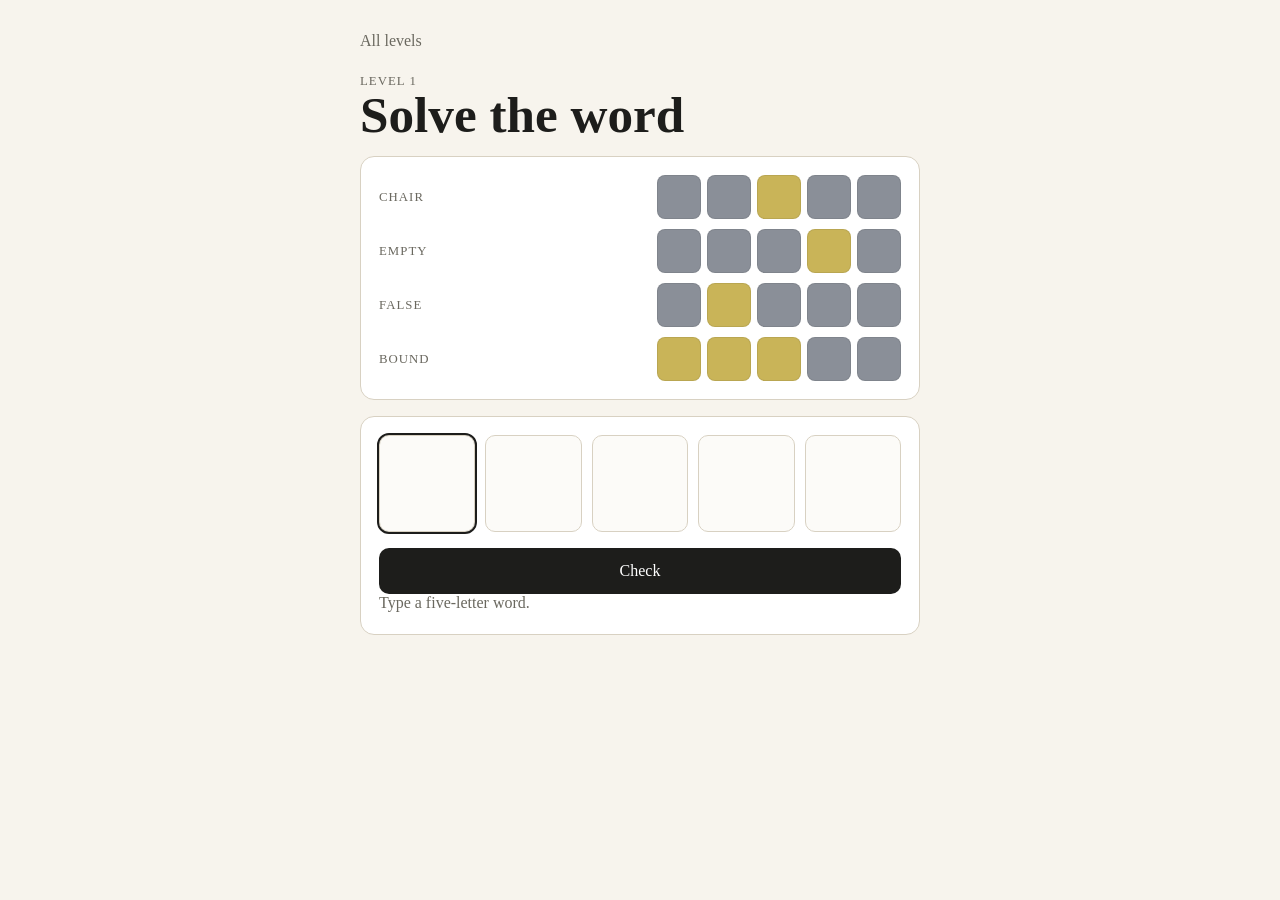
==== level.html @ af5e5b55 "initial push" ====
<!DOCTYPE html>
<html lang="en">
<head>
  <meta charset="UTF-8">
  <meta name="viewport" content="width=device-width, initial-scale=1.0">
  <title>Reverse Wordle Level</title>
  <link rel="stylesheet" href="styles.css">
</head>
<body data-page="level">
  <main class="shell shell-narrow">
    <a class="back-link" href="index.html">All levels</a>

    <header class="hero hero-tight">
      <p class="eyebrow" id="levelNumber">Level</p>
      <h1>Solve the word</h1>
    </header>

    <section class="panel">
      <div id="clueBoard" class="clue-board" aria-label="Clue rows"></div>
    </section>

    <section class="panel">
      <form id="answerForm" class="answer-form" autocomplete="off">
        <div class="letter-slots" id="letterSlots" aria-label="Answer input"></div>
        <button class="primary-button" type="submit">Check</button>
      </form>

      <p class="status-text" id="statusText">Type a five-letter word.</p>
      <a class="primary-button next-link hidden" id="nextLink" href="index.html">Next level</a>
    </section>
  </main>

  <script src="levels.js"></script>
  <script src="app.js"></script>
</body>
</html>
---- styles.css ----
:root {
  --bg: #f7f4ed;
  --panel: #ffffff;
  --ink: #1d1d1b;
  --muted: #6a685f;
  --line: #d8d1c2;
  --empty: #e7e2d7;
  --green: #6aaa64;
  --yellow: #c9b458;
  --gray: #8a8f98;
}

* {
  box-sizing: border-box;
}

body {
  margin: 0;
  font-family: Georgia, "Times New Roman", serif;
  background: var(--bg);
  color: var(--ink);
}

a {
  color: inherit;
  text-decoration: none;
}

button,
input {
  font: inherit;
}

.shell {
  width: min(1080px, calc(100% - 32px));
  margin: 0 auto;
  padding: 32px 0 48px;
}

.shell-narrow {
  width: min(560px, calc(100% - 32px));
}

.hero {
  margin-bottom: 24px;
}

.hero h1 {
  margin: 0 0 8px;
  font-size: clamp(2rem, 4vw, 3.2rem);
  line-height: 1;
}

.hero p,
.eyebrow,
.status-text,
.guess-word,
.level-card span {
  margin: 0;
  color: var(--muted);
}

.hero-tight {
  margin-bottom: 16px;
}

.eyebrow {
  margin-bottom: 8px;
  text-transform: uppercase;
  letter-spacing: 0.08em;
  font-size: 0.8rem;
}

.back-link {
  display: inline-block;
  margin-bottom: 24px;
  color: var(--muted);
}

.level-grid {
  display: grid;
  grid-template-columns: repeat(auto-fit, minmax(104px, 1fr));
  gap: 12px;
}

.level-card,
.panel {
  background: var(--panel);
  border: 1px solid var(--line);
  border-radius: 14px;
}

.level-card {
  padding: 12px;
  display: grid;
  gap: 10px;
}

.level-card:hover {
  border-color: var(--ink);
}

.level-card.is-solved {
  background: #f0f6ea;
}

.panel {
  padding: 18px;
  margin-bottom: 16px;
}

.mini-board,
.clue-board {
  display: grid;
  gap: 10px;
}

.clue-row {
  display: flex;
  align-items: center;
  justify-content: space-between;
  gap: 12px;
}

.guess-word {
  width: 72px;
  text-transform: uppercase;
  letter-spacing: 0.08em;
  font-size: 0.8rem;
}

.squares {
  display: grid;
  grid-template-columns: repeat(5, 1fr);
  gap: 6px;
}

.square {
  width: 18px;
  aspect-ratio: 1;
  border-radius: 4px;
  background: var(--empty);
  border: 1px solid rgba(0, 0, 0, 0.08);
}

.square.big {
  width: 44px;
  border-radius: 8px;
}

.square.green {
  background: var(--green);
}

.square.yellow {
  background: var(--yellow);
}

.square.gray {
  background: var(--gray);
}

.answer-form {
  display: grid;
  gap: 16px;
}

.letter-slots {
  display: grid;
  grid-template-columns: repeat(5, 1fr);
  gap: 10px;
}

.letter-slot {
  width: 100%;
  aspect-ratio: 1;
  border: 1px solid var(--line);
  border-radius: 10px;
  text-align: center;
  text-transform: uppercase;
  font-size: 1.6rem;
  background: #fcfbf8;
}

.letter-slot:focus {
  outline: 2px solid var(--ink);
  outline-offset: 0;
}

.primary-button {
  display: inline-flex;
  align-items: center;
  justify-content: center;
  min-height: 46px;
  padding: 0 16px;
  border: 0;
  border-radius: 10px;
  background: var(--ink);
  color: white;
  cursor: pointer;
}

.next-link {
  margin-top: 12px;
}

.status-text {
  min-height: 1.4em;
}

.hidden {
  display: none;
}

@media (max-width: 560px) {
  .clue-row {
    align-items: flex-start;
    flex-direction: column;
  }

  .guess-word {
    width: auto;
  }

  .square.big {
    width: 100%;
  }
}
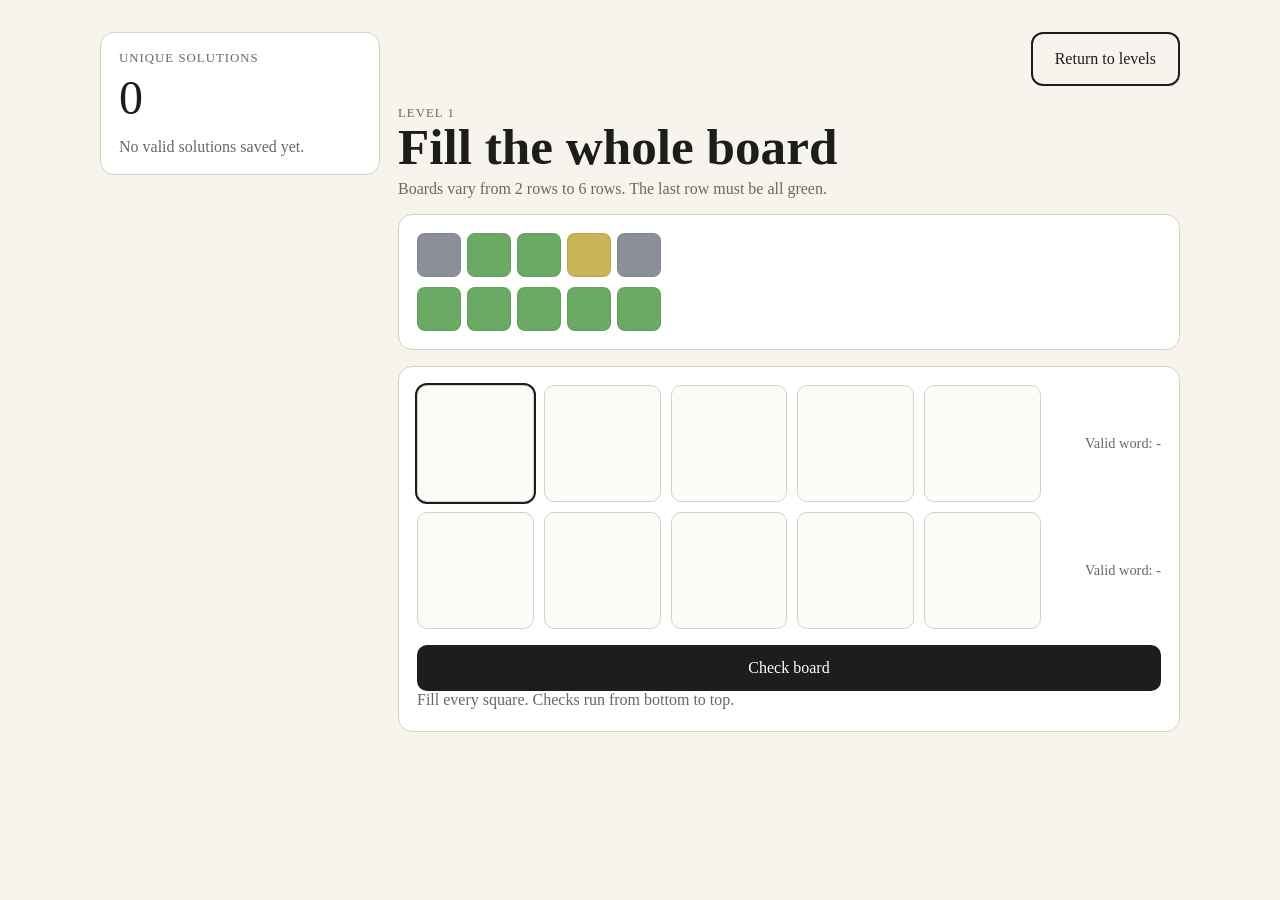
==== commit f2db9363: "levels added proper" ====
--- a/level.html
+++ b/level.html
@@ -7,27 +7,40 @@
   <link rel="stylesheet" href="styles.css">
 </head>
 <body data-page="level">
-  <main class="shell shell-narrow">
-    <a class="back-link" href="index.html">All levels</a>
+  <main class="shell">
+    <div class="play-layout">
+      <aside class="sidebar panel">
+        <p class="eyebrow">Unique Solutions</p>
+        <p class="solution-count" id="solutionCount">0</p>
+        <div class="solution-list" id="solutionList"></div>
+      </aside>
 
-    <header class="hero hero-tight">
-      <p class="eyebrow" id="levelNumber">Level</p>
-      <h1>Solve the word</h1>
-    </header>
+      <section class="play-main">
+        <div class="top-actions">
+          <a class="outline-button" href="index.html">Return to levels</a>
+        </div>
 
-    <section class="panel">
-      <div id="clueBoard" class="clue-board" aria-label="Clue rows"></div>
-    </section>
+        <header class="hero hero-tight">
+          <p class="eyebrow" id="levelNumber">Level</p>
+          <h1>Fill the whole board</h1>
+          <p>Boards vary from 2 rows to 6 rows. The last row must be all green.</p>
+        </header>
 
-    <section class="panel">
-      <form id="answerForm" class="answer-form" autocomplete="off">
-        <div class="letter-slots" id="letterSlots" aria-label="Answer input"></div>
-        <button class="primary-button" type="submit">Check</button>
-      </form>
+        <section class="panel">
+          <div id="clueBoard" class="clue-board" aria-label="Clue rows"></div>
+        </section>
 
-      <p class="status-text" id="statusText">Type a five-letter word.</p>
-      <a class="primary-button next-link hidden" id="nextLink" href="index.html">Next level</a>
-    </section>
+        <section class="panel">
+          <form id="answerForm" class="answer-form" autocomplete="off">
+            <div class="input-board" id="inputBoard" aria-label="Answer input"></div>
+            <button class="primary-button" type="submit">Check board</button>
+          </form>
+
+          <p class="status-text" id="statusText">Fill every square. Checks run from bottom to top.</p>
+          <a class="primary-button next-link hidden" id="nextLink" href="index.html">Next level</a>
+        </section>
+      </section>
+    </div>
   </main>
 
   <script src="levels.js"></script>
--- a/styles.css
+++ b/styles.css
@@ -8,6 +8,7 @@
   --green: #6aaa64;
   --yellow: #c9b458;
   --gray: #8a8f98;
+  --red: #cc4b37;
 }
 
 * {
@@ -35,10 +36,6 @@
   width: min(1080px, calc(100% - 32px));
   margin: 0 auto;
   padding: 32px 0 48px;
-}
-
-.shell-narrow {
-  width: min(560px, calc(100% - 32px));
 }
 
 .hero {
@@ -77,10 +74,16 @@
   color: var(--muted);
 }
 
+.top-actions {
+  display: flex;
+  justify-content: flex-end;
+  margin-bottom: 20px;
+}
+
 .level-grid {
   display: grid;
-  grid-template-columns: repeat(auto-fit, minmax(104px, 1fr));
-  gap: 12px;
+  grid-template-columns: repeat(5, minmax(0, 1fr));
+  gap: 18px;
 }
 
 .level-card,
@@ -91,7 +94,8 @@
 }
 
 .level-card {
-  padding: 12px;
+  min-height: 178px;
+  padding: 18px;
   display: grid;
   gap: 10px;
 }
@@ -109,6 +113,22 @@
   margin-bottom: 16px;
 }
 
+.play-layout {
+  display: grid;
+  grid-template-columns: 280px minmax(0, 1fr);
+  gap: 18px;
+  align-items: start;
+}
+
+.play-main {
+  min-width: 0;
+}
+
+.sidebar {
+  position: sticky;
+  top: 18px;
+}
+
 .mini-board,
 .clue-board {
   display: grid;
@@ -120,6 +140,10 @@
   align-items: center;
   justify-content: space-between;
   gap: 12px;
+}
+
+.clue-only {
+  justify-content: flex-start;
 }
 
 .guess-word {
@@ -136,7 +160,7 @@
 }
 
 .square {
-  width: 18px;
+  width: 24px;
   aspect-ratio: 1;
   border-radius: 4px;
   background: var(--empty);
@@ -163,6 +187,18 @@
 .answer-form {
   display: grid;
   gap: 16px;
+}
+
+.input-board {
+  display: grid;
+  gap: 10px;
+}
+
+.input-row {
+  display: grid;
+  grid-template-columns: minmax(0, 1fr) 108px;
+  gap: 12px;
+  align-items: center;
 }
 
 .letter-slots {
@@ -182,9 +218,51 @@
   background: #fcfbf8;
 }
 
+.letter-slot.green {
+  background: var(--green);
+  color: white;
+  border-color: var(--green);
+}
+
+.letter-slot.yellow {
+  background: var(--yellow);
+  color: white;
+  border-color: var(--yellow);
+}
+
+.letter-slot.gray {
+  background: var(--gray);
+  color: white;
+  border-color: var(--gray);
+}
+
+.letter-slot.mismatch {
+  background: color-mix(in srgb, var(--red) 88%, white);
+  color: white;
+  border-color: var(--red);
+}
+
 .letter-slot:focus {
   outline: 2px solid var(--ink);
   outline-offset: 0;
+}
+
+.row-status {
+  min-height: 44px;
+  display: grid;
+  align-items: center;
+  justify-items: end;
+  color: var(--muted);
+  text-align: right;
+  font-size: 0.9rem;
+}
+
+.row-status.ok {
+  color: var(--green);
+}
+
+.row-status.bad {
+  color: var(--red);
 }
 
 .primary-button {
@@ -200,6 +278,19 @@
   cursor: pointer;
 }
 
+.outline-button {
+  display: inline-flex;
+  align-items: center;
+  justify-content: center;
+  min-height: 54px;
+  padding: 0 22px;
+  border: 2px solid var(--ink);
+  border-radius: 12px;
+  background: transparent;
+  color: var(--ink);
+  font-size: 1rem;
+}
+
 .next-link {
   margin-top: 12px;
 }
@@ -208,16 +299,82 @@
   min-height: 1.4em;
 }
 
+.solution-count {
+  margin: 0 0 16px;
+  font-size: 3rem;
+  line-height: 1;
+}
+
+.solution-list {
+  display: grid;
+  gap: 12px;
+}
+
+.solution-card {
+  padding: 12px;
+  border: 1px solid var(--line);
+  border-radius: 10px;
+  background: #fcfbf8;
+}
+
+.solution-row {
+  font-family: "Courier New", Courier, monospace;
+  font-size: 0.9rem;
+  letter-spacing: 0.16em;
+  text-transform: uppercase;
+}
+
+.solution-row + .solution-row {
+  margin-top: 6px;
+}
+
+.solution-empty {
+  margin: 0;
+  color: var(--muted);
+}
+
 .hidden {
   display: none;
 }
 
+@media (max-width: 860px) {
+  .level-grid {
+    grid-template-columns: repeat(3, minmax(0, 1fr));
+  }
+
+  .play-layout {
+    grid-template-columns: 1fr;
+  }
+
+  .sidebar {
+    position: static;
+  }
+
+  .top-actions {
+    justify-content: flex-start;
+  }
+}
+
 @media (max-width: 560px) {
+  .level-grid {
+    grid-template-columns: repeat(2, minmax(0, 1fr));
+    gap: 14px;
+  }
+
   .clue-row {
     align-items: flex-start;
     flex-direction: column;
   }
 
+  .input-row {
+    grid-template-columns: 1fr;
+  }
+
+  .row-status {
+    justify-items: start;
+    text-align: left;
+  }
+
   .guess-word {
     width: auto;
   }
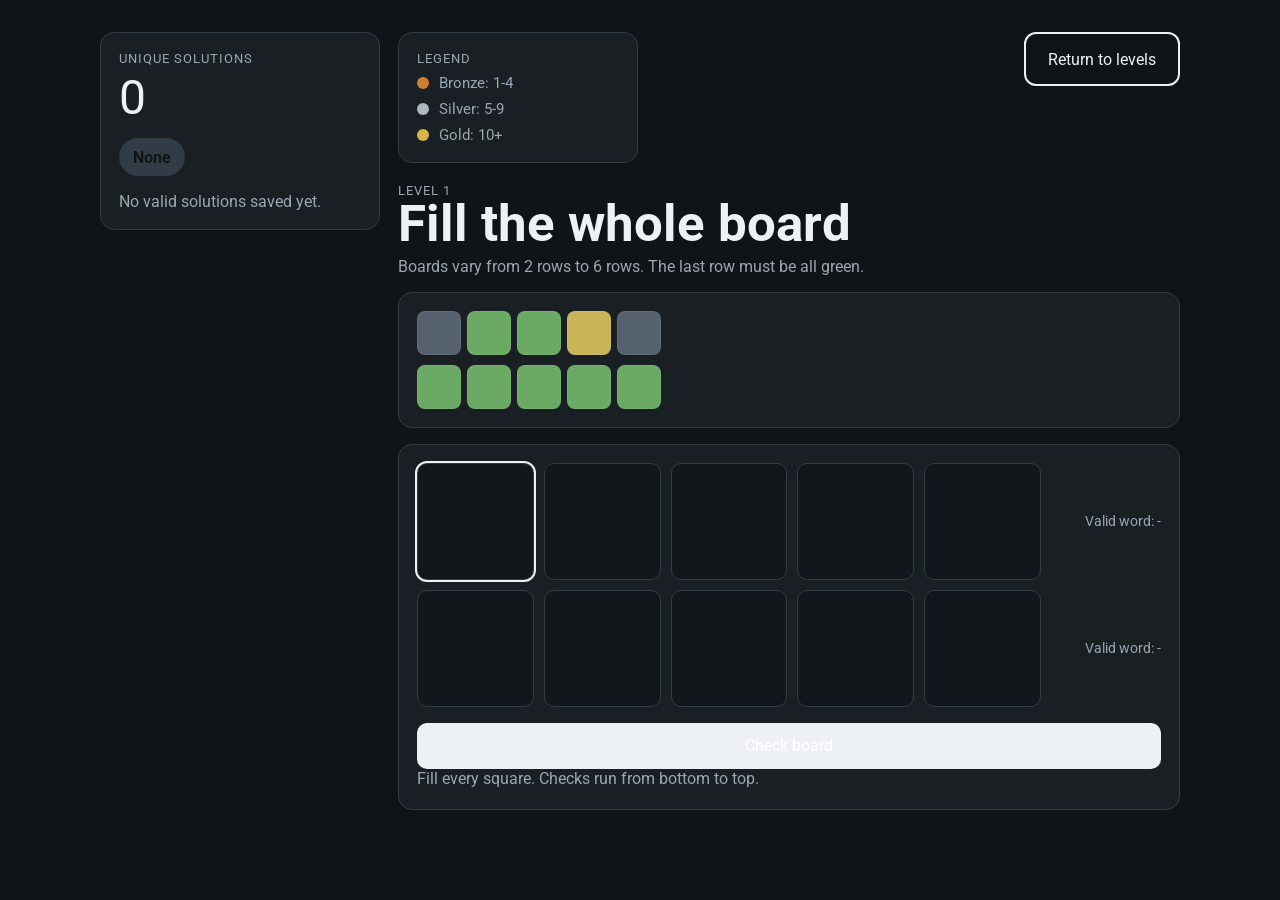
==== commit 567469fa: "puzzle uploaded" ====
--- a/level.html
+++ b/level.html
@@ -4,6 +4,9 @@
   <meta charset="UTF-8">
   <meta name="viewport" content="width=device-width, initial-scale=1.0">
   <title>Reverse Wordle Level</title>
+  <link rel="preconnect" href="https://fonts.googleapis.com">
+  <link rel="preconnect" href="https://fonts.gstatic.com" crossorigin>
+  <link href="https://fonts.googleapis.com/css2?family=Roboto:wght@400;500;700&display=swap" rel="stylesheet">
   <link rel="stylesheet" href="styles.css">
 </head>
 <body data-page="level">
@@ -12,11 +15,20 @@
       <aside class="sidebar panel">
         <p class="eyebrow">Unique Solutions</p>
         <p class="solution-count" id="solutionCount">0</p>
+        <div class="tier-badge" id="tierBadge">None</div>
         <div class="solution-list" id="solutionList"></div>
       </aside>
 
       <section class="play-main">
         <div class="top-actions">
+          <section class="legend panel">
+            <p class="eyebrow">Legend</p>
+            <div class="legend-list">
+              <div class="legend-item"><span class="tier-dot bronze"></span><span>Bronze: 1-4</span></div>
+              <div class="legend-item"><span class="tier-dot silver"></span><span>Silver: 5-9</span></div>
+              <div class="legend-item"><span class="tier-dot gold"></span><span>Gold: 10+</span></div>
+            </div>
+          </section>
           <a class="outline-button" href="index.html">Return to levels</a>
         </div>
 
--- a/styles.css
+++ b/styles.css
@@ -1,14 +1,17 @@
 :root {
-  --bg: #f7f4ed;
-  --panel: #ffffff;
-  --ink: #1d1d1b;
-  --muted: #6a685f;
-  --line: #d8d1c2;
-  --empty: #e7e2d7;
+  --bg: #111417;
+  --panel: #1a1f24;
+  --ink: #edf1f5;
+  --muted: #9aa6b2;
+  --line: #323c46;
+  --empty: #24303a;
   --green: #6aaa64;
   --yellow: #c9b458;
-  --gray: #8a8f98;
+  --gray: #55616d;
   --red: #cc4b37;
+  --bronze: #cd7f32;
+  --silver: #aeb8c2;
+  --gold: #d6b347;
 }
 
 * {
@@ -17,7 +20,7 @@
 
 body {
   margin: 0;
-  font-family: Georgia, "Times New Roman", serif;
+  font-family: "Roboto", sans-serif;
   background: var(--bg);
   color: var(--ink);
 }
@@ -76,7 +79,9 @@
 
 .top-actions {
   display: flex;
-  justify-content: flex-end;
+  justify-content: space-between;
+  align-items: flex-start;
+  gap: 16px;
   margin-bottom: 20px;
 }
 
@@ -105,7 +110,7 @@
 }
 
 .level-card.is-solved {
-  background: #f0f6ea;
+  background: #1d2621;
 }
 
 .panel {
@@ -164,7 +169,7 @@
   aspect-ratio: 1;
   border-radius: 4px;
   background: var(--empty);
-  border: 1px solid rgba(0, 0, 0, 0.08);
+  border: 1px solid rgba(255, 255, 255, 0.08);
 }
 
 .square.big {
@@ -215,7 +220,7 @@
   text-align: center;
   text-transform: uppercase;
   font-size: 1.6rem;
-  background: #fcfbf8;
+  background: #12171b;
 }
 
 .letter-slot.green {
@@ -291,6 +296,65 @@
   font-size: 1rem;
 }
 
+.legend {
+  margin-bottom: 0;
+  min-width: 240px;
+}
+
+.legend-list {
+  display: grid;
+  gap: 8px;
+}
+
+.legend-item {
+  display: flex;
+  align-items: center;
+  gap: 10px;
+  color: var(--muted);
+  font-size: 0.95rem;
+}
+
+.tier-dot,
+.tier-badge {
+  display: inline-flex;
+  align-items: center;
+  justify-content: center;
+  border-radius: 999px;
+  font-weight: 700;
+}
+
+.tier-dot {
+  width: 12px;
+  height: 12px;
+}
+
+.tier-badge {
+  min-height: 38px;
+  padding: 0 14px;
+  margin: 0 0 16px;
+  width: fit-content;
+  color: #111417;
+  background: var(--line);
+}
+
+.selector-tier {
+  min-height: 30px;
+  margin: 2px 0 0;
+  font-size: 0.85rem;
+}
+
+.bronze {
+  background: var(--bronze);
+}
+
+.silver {
+  background: var(--silver);
+}
+
+.gold {
+  background: var(--gold);
+}
+
 .next-link {
   margin-top: 12px;
 }
@@ -314,7 +378,7 @@
   padding: 12px;
   border: 1px solid var(--line);
   border-radius: 10px;
-  background: #fcfbf8;
+  background: #12171b;
 }
 
 .solution-row {
@@ -351,7 +415,8 @@
   }
 
   .top-actions {
-    justify-content: flex-start;
+    flex-direction: column;
+    align-items: stretch;
   }
 }
 
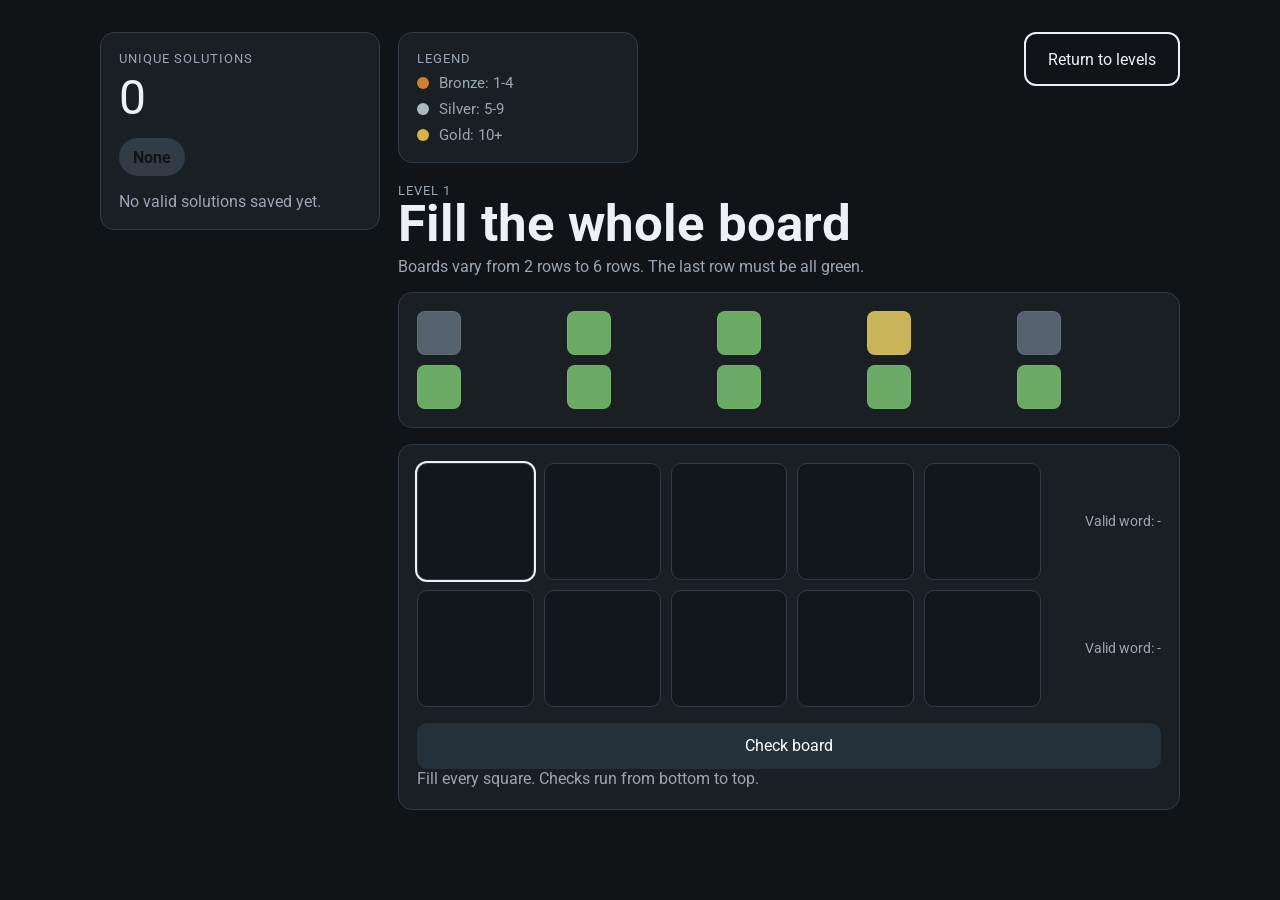
==== commit 9d95d65f: "button more readable, mobile fix" ====
--- a/level.html
+++ b/level.html
@@ -45,7 +45,7 @@
         <section class="panel">
           <form id="answerForm" class="answer-form" autocomplete="off">
             <div class="input-board" id="inputBoard" aria-label="Answer input"></div>
-            <button class="primary-button" type="submit">Check board</button>
+            <button class="primary-button answer-submit" id="checkBoardButton" type="submit">Check board</button>
           </form>
 
           <p class="status-text" id="statusText">Fill every square. Checks run from bottom to top.</p>
--- a/styles.css
+++ b/styles.css
@@ -140,6 +140,12 @@
   gap: 10px;
 }
 
+.clue-board .clue-row,
+.clue-board .squares,
+.input-board .letter-slots {
+  width: 100%;
+}
+
 .clue-row {
   display: flex;
   align-items: center;
@@ -221,6 +227,7 @@
   text-transform: uppercase;
   font-size: 1.6rem;
   background: #12171b;
+  color: var(--ink);
 }
 
 .letter-slot.green {
@@ -283,6 +290,50 @@
   cursor: pointer;
 }
 
+.answer-submit {
+  background: #24303a;
+  transition: background-color 180ms ease, transform 180ms ease, box-shadow 180ms ease;
+}
+
+.answer-submit.is-success {
+  background: var(--green);
+  box-shadow: 0 12px 26px rgba(106, 170, 100, 0.28);
+}
+
+.answer-submit.is-failure {
+  animation: button-wobble 460ms cubic-bezier(0.36, 0.07, 0.19, 0.97);
+}
+
+@keyframes button-wobble {
+  0% {
+    transform: translateX(0) rotate(0deg);
+  }
+
+  15% {
+    transform: translateX(-5px) rotate(-2deg);
+  }
+
+  30% {
+    transform: translateX(4px) rotate(2deg);
+  }
+
+  45% {
+    transform: translateX(-4px) rotate(-1.6deg);
+  }
+
+  60% {
+    transform: translateX(3px) rotate(1.2deg);
+  }
+
+  75% {
+    transform: translateX(-2px) rotate(-0.8deg);
+  }
+
+  100% {
+    transform: translateX(0) rotate(0deg);
+  }
+}
+
 .outline-button {
   display: inline-flex;
   align-items: center;
@@ -357,6 +408,15 @@
 
 .next-link {
   margin-top: 12px;
+  background: #24303a;
+  color: var(--ink);
+  border: 1px solid var(--line);
+  transition: background-color 180ms ease, border-color 180ms ease;
+}
+
+.next-link:hover {
+  background: #2b3843;
+  border-color: #42515e;
 }
 
 .status-text {
@@ -401,6 +461,34 @@
   display: none;
 }
 
+.confetti-layer {
+  position: fixed;
+  inset: 0;
+  pointer-events: none;
+  overflow: hidden;
+  z-index: 50;
+}
+
+.confetti-piece {
+  position: absolute;
+  top: -10vh;
+  width: 10px;
+  height: 18px;
+  border-radius: 3px;
+  opacity: 0.95;
+  animation: confetti-fall linear forwards;
+}
+
+@keyframes confetti-fall {
+  0% {
+    transform: translate3d(0, 0, 0) rotate(0deg);
+  }
+
+  100% {
+    transform: translate3d(var(--drift, 0px), 110vh, 0) rotate(720deg);
+  }
+}
+
 @media (max-width: 860px) {
   .level-grid {
     grid-template-columns: repeat(3, minmax(0, 1fr));
@@ -421,6 +509,15 @@
 }
 
 @media (max-width: 560px) {
+  .shell {
+    width: min(100%, calc(100% - 20px));
+    padding: 20px 0 32px;
+  }
+
+  .panel {
+    padding: 14px;
+  }
+
   .level-grid {
     grid-template-columns: repeat(2, minmax(0, 1fr));
     gap: 14px;
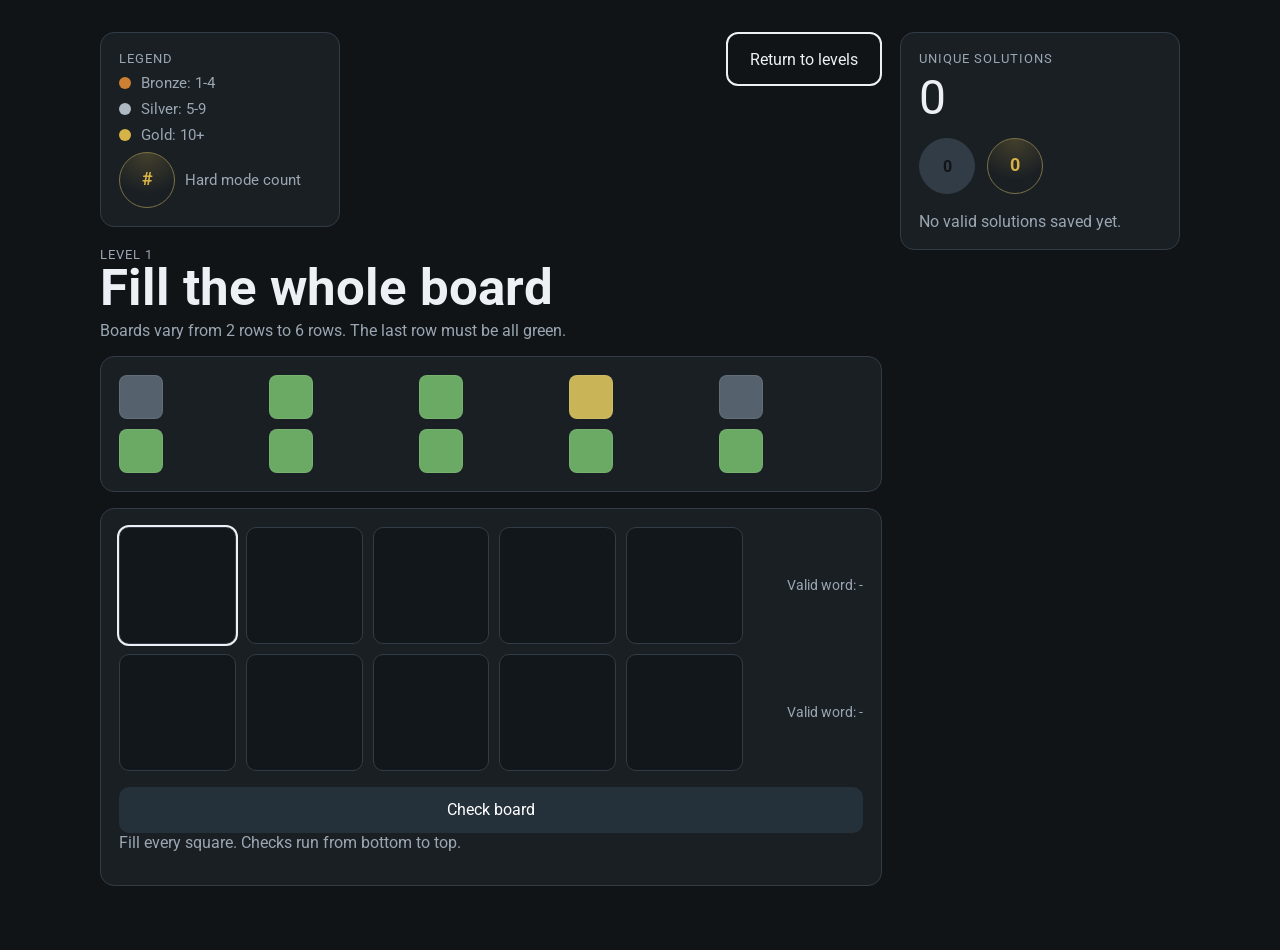
==== commit fb3a5cea: "ui POLISH" ====
--- a/level.html
+++ b/level.html
@@ -15,7 +15,12 @@
       <aside class="sidebar panel">
         <p class="eyebrow">Unique Solutions</p>
         <p class="solution-count" id="solutionCount">0</p>
-        <div class="tier-badge" id="tierBadge">None</div>
+        <div class="reward-row">
+          <div class="tier-badge tier-circle" id="tierBadge" aria-label="Solution tier"></div>
+          <div class="reward-circle" aria-label="Hard mode solutions found">
+            <span class="reward-circle-count" id="hardModeCount">0</span>
+          </div>
+        </div>
         <div class="solution-list" id="solutionList"></div>
       </aside>
 
@@ -27,6 +32,7 @@
               <div class="legend-item"><span class="tier-dot bronze"></span><span>Bronze: 1-4</span></div>
               <div class="legend-item"><span class="tier-dot silver"></span><span>Silver: 5-9</span></div>
               <div class="legend-item"><span class="tier-dot gold"></span><span>Gold: 10+</span></div>
+              <div class="legend-item"><span class="reward-circle legend-reward"><span class="reward-circle-count legend-reward-count">#</span></span><span>Hard mode count</span></div>
             </div>
           </section>
           <a class="outline-button" href="index.html">Return to levels</a>
@@ -49,7 +55,10 @@
           </form>
 
           <p class="status-text" id="statusText">Fill every square. Checks run from bottom to top.</p>
-          <a class="primary-button next-link hidden" id="nextLink" href="index.html">Next level</a>
+          <div class="post-submit-actions">
+            <button class="primary-button another-solution hidden" id="anotherSolutionButton" type="button">Enter another solution</button>
+            <a class="primary-button next-link hidden" id="nextLink" href="index.html">Next level</a>
+          </div>
         </section>
       </section>
     </div>
--- a/styles.css
+++ b/styles.css
@@ -120,16 +120,19 @@
 
 .play-layout {
   display: grid;
-  grid-template-columns: 280px minmax(0, 1fr);
+  grid-template-columns: minmax(0, 1fr) 280px;
+  grid-template-areas: "main sidebar";
   gap: 18px;
   align-items: start;
 }
 
 .play-main {
+  grid-area: main;
   min-width: 0;
 }
 
 .sidebar {
+  grid-area: sidebar;
   position: sticky;
   top: 18px;
 }
@@ -365,6 +368,17 @@
   font-size: 0.95rem;
 }
 
+.legend-reward {
+  width: 20px;
+  height: 20px;
+  min-height: 20px;
+  flex: 0 0 auto;
+}
+
+.legend-reward-count {
+  font-size: 0.55rem;
+}
+
 .tier-dot,
 .tier-badge {
   display: inline-flex;
@@ -388,10 +402,39 @@
   background: var(--line);
 }
 
+.reward-row {
+  display: flex;
+  align-items: center;
+  gap: 12px;
+  margin: 0 0 18px;
+}
+
+.tier-circle {
+  width: 56px;
+  height: 56px;
+  min-height: 56px;
+  margin: 0;
+  padding: 0;
+  flex: 0 0 auto;
+  border: 1px solid var(--line);
+}
+
 .selector-tier {
-  min-height: 30px;
   margin: 2px 0 0;
-  font-size: 0.85rem;
+}
+
+.selector-rewards {
+  display: flex;
+  align-items: center;
+  gap: 8px;
+}
+
+.selector-hardmode {
+  flex: 0 0 auto;
+}
+
+.selector-hardmode-count {
+  font-size: 1.1rem;
 }
 
 .bronze {
@@ -406,8 +449,14 @@
   background: var(--gold);
 }
 
+.post-submit-actions {
+  display: flex;
+  flex-wrap: wrap;
+  gap: 12px;
+  margin-top: 12px;
+}
+
 .next-link {
-  margin-top: 12px;
   background: #24303a;
   color: var(--ink);
   border: 1px solid var(--line);
@@ -419,6 +468,18 @@
   border-color: #42515e;
 }
 
+.another-solution {
+  background: transparent;
+  color: var(--ink);
+  border: 1px solid var(--line);
+  transition: background-color 180ms ease, border-color 180ms ease;
+}
+
+.another-solution:hover {
+  background: #1f262d;
+  border-color: #42515e;
+}
+
 .status-text {
   min-height: 1.4em;
 }
@@ -427,6 +488,27 @@
   margin: 0 0 16px;
   font-size: 3rem;
   line-height: 1;
+}
+
+.reward-circle {
+  width: 56px;
+  height: 56px;
+  min-height: 56px;
+  margin: 0;
+  padding: 0;
+  display: grid;
+  place-items: center;
+  text-align: center;
+  border-radius: 999px;
+  border: 1px solid color-mix(in srgb, var(--gold) 45%, var(--line));
+  background: radial-gradient(circle at top, rgba(214, 179, 71, 0.22), rgba(26, 31, 36, 0.98) 68%);
+}
+
+.reward-circle-count {
+  font-size: 1.1rem;
+  font-weight: 700;
+  line-height: 1;
+  color: var(--gold);
 }
 
 .solution-list {
@@ -439,6 +521,14 @@
   border: 1px solid var(--line);
   border-radius: 10px;
   background: #12171b;
+}
+
+.solution-mark {
+  margin-bottom: 6px;
+  color: var(--gold);
+  font-size: 1rem;
+  font-weight: 700;
+  line-height: 1;
 }
 
 .solution-row {
@@ -496,6 +586,9 @@
 
   .play-layout {
     grid-template-columns: 1fr;
+    grid-template-areas:
+      "main"
+      "sidebar";
   }
 
   .sidebar {
@@ -541,6 +634,10 @@
     width: auto;
   }
 
+  .post-submit-actions {
+    flex-direction: column;
+  }
+
   .square.big {
     width: 100%;
   }
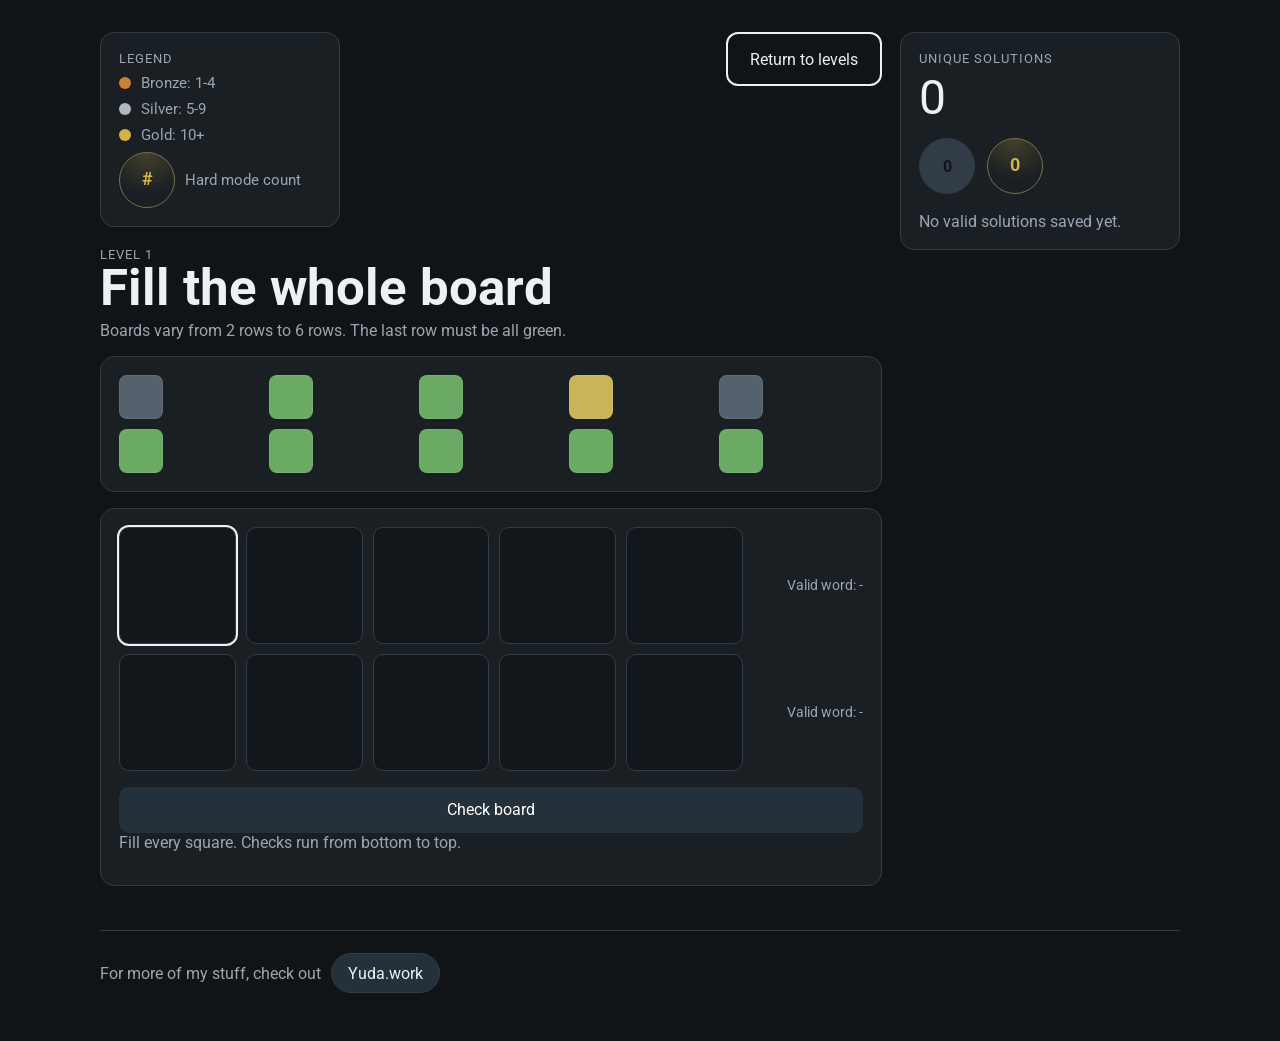
==== commit 347a9e96: "credit added" ====
--- a/level.html
+++ b/level.html
@@ -62,6 +62,10 @@
         </section>
       </section>
     </div>
+
+    <footer class="site-footer">
+      <p>For more of my stuff, check out <a class="footer-button" href="https://yuda.work" target="_blank" rel="noreferrer">Yuda.work</a></p>
+    </footer>
   </main>
 
   <script src="levels.js"></script>
--- a/styles.css
+++ b/styles.css
@@ -23,6 +23,9 @@
   font-family: "Roboto", sans-serif;
   background: var(--bg);
   color: var(--ink);
+  min-height: 100vh;
+  display: flex;
+  flex-direction: column;
 }
 
 a {
@@ -39,6 +42,7 @@
   width: min(1080px, calc(100% - 32px));
   margin: 0 auto;
   padding: 32px 0 48px;
+  flex: 1;
 }
 
 .hero {
@@ -116,6 +120,39 @@
 .panel {
   padding: 18px;
   margin-bottom: 16px;
+}
+
+.site-footer {
+  margin-top: 28px;
+  padding-top: 22px;
+  border-top: 1px solid var(--line);
+}
+
+.site-footer p {
+  margin: 0;
+  display: flex;
+  align-items: center;
+  gap: 10px;
+  flex-wrap: wrap;
+  color: var(--muted);
+}
+
+.footer-button {
+  display: inline-flex;
+  align-items: center;
+  justify-content: center;
+  min-height: 40px;
+  padding: 0 16px;
+  border: 1px solid var(--line);
+  border-radius: 999px;
+  background: #24303a;
+  color: var(--ink);
+  transition: background-color 180ms ease, border-color 180ms ease;
+}
+
+.footer-button:hover {
+  background: #2b3843;
+  border-color: #42515e;
 }
 
 .play-layout {
